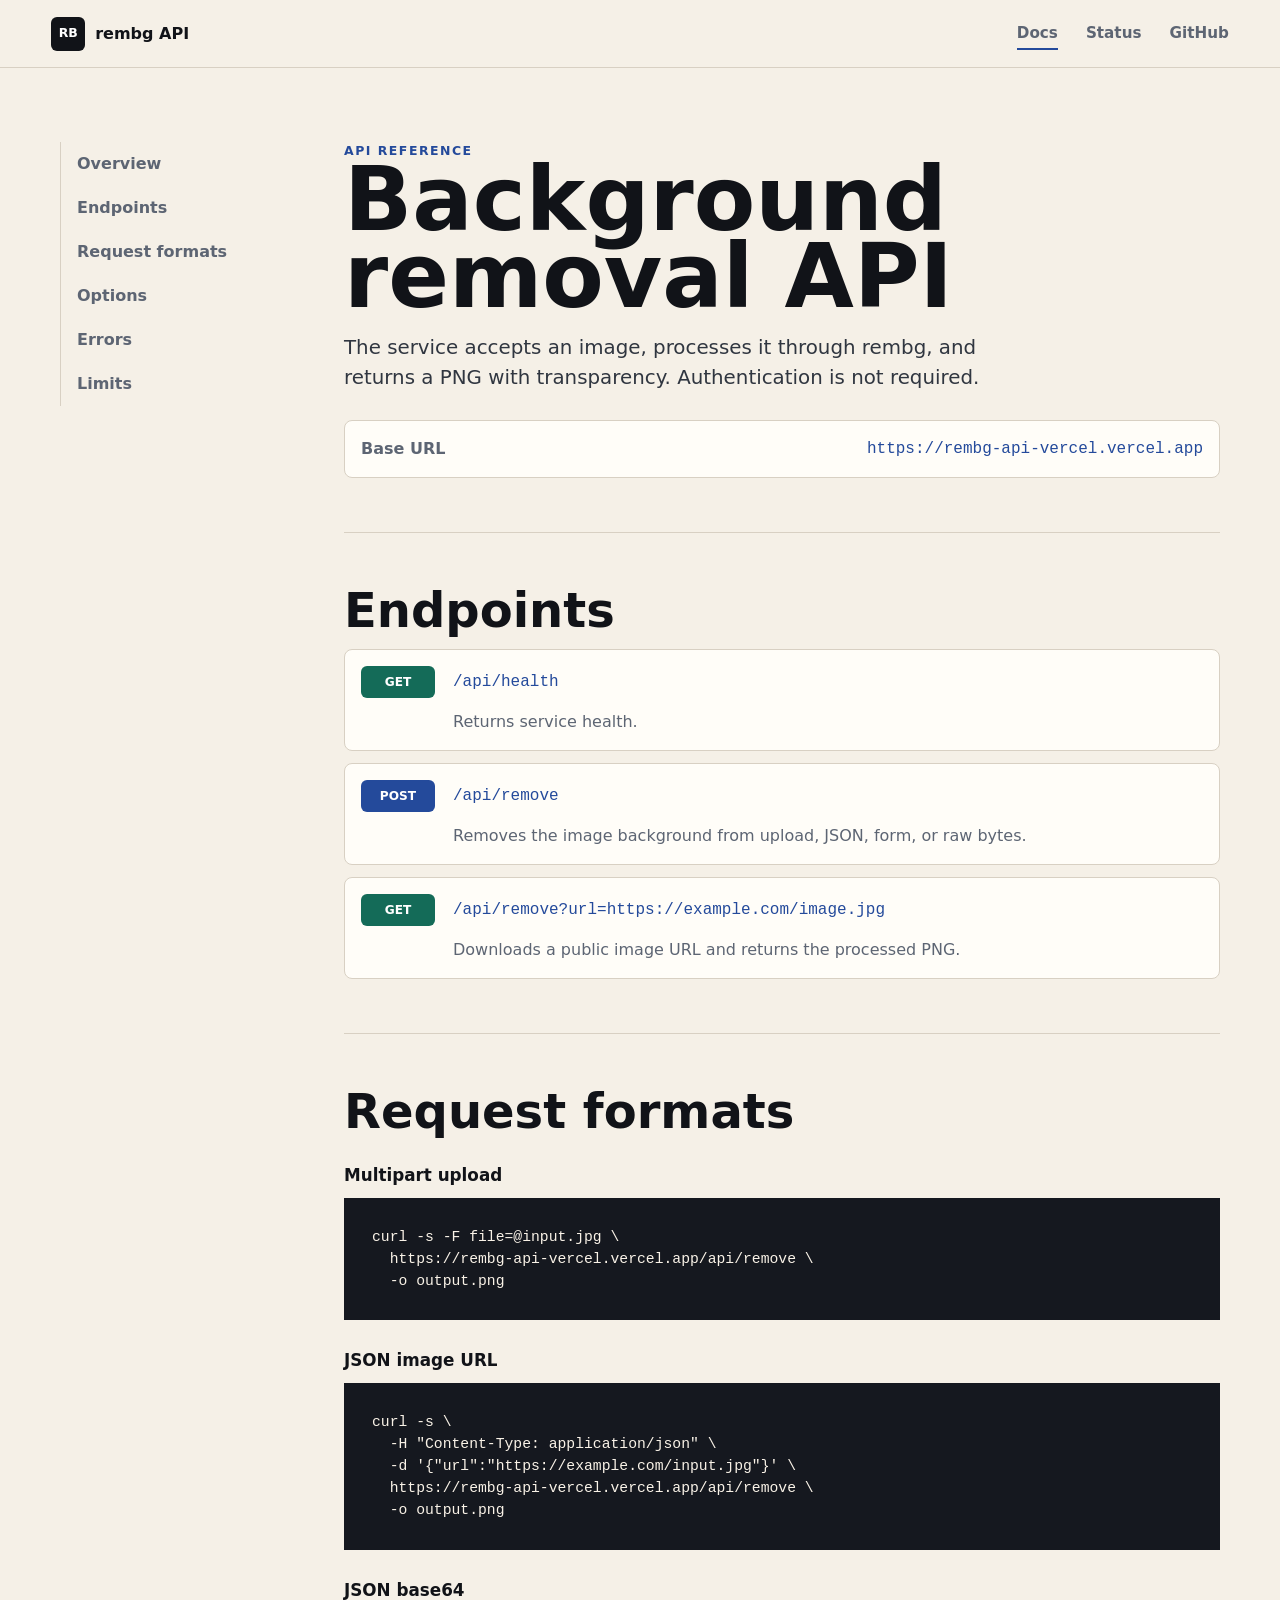
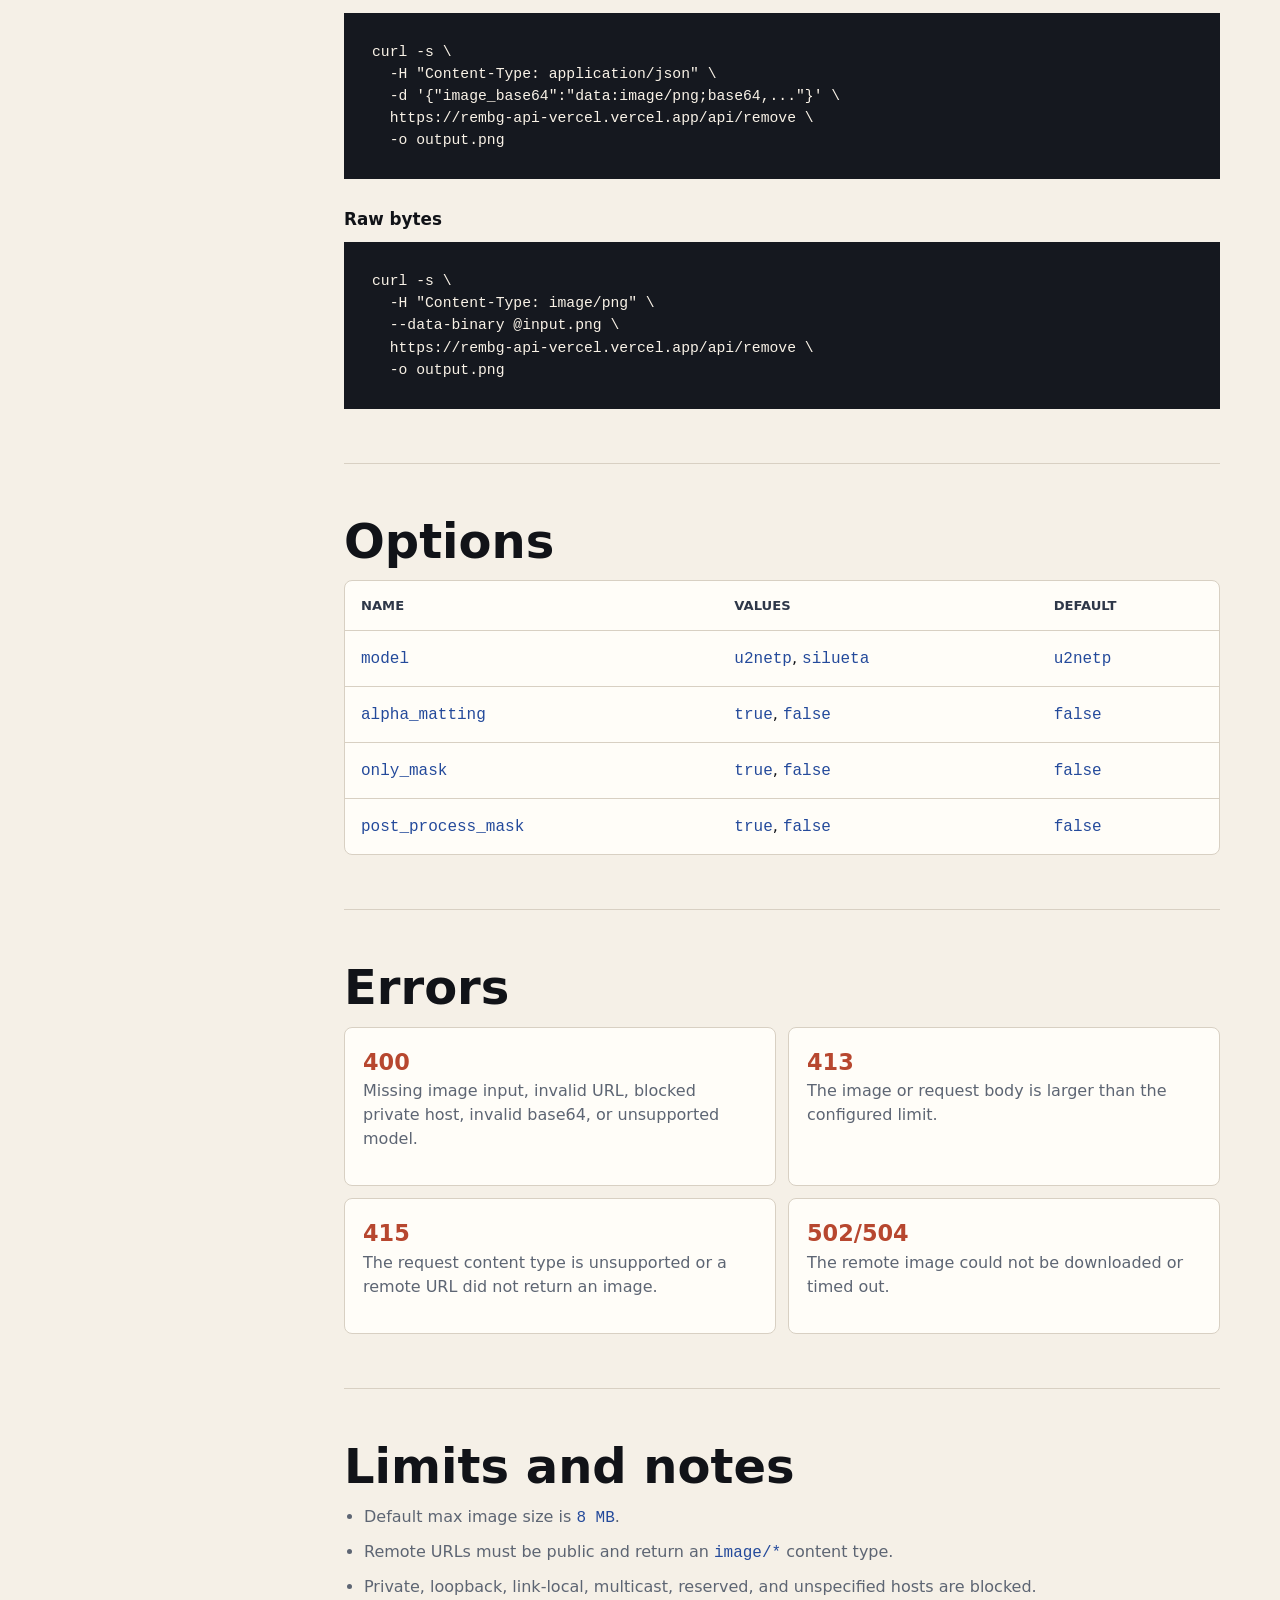
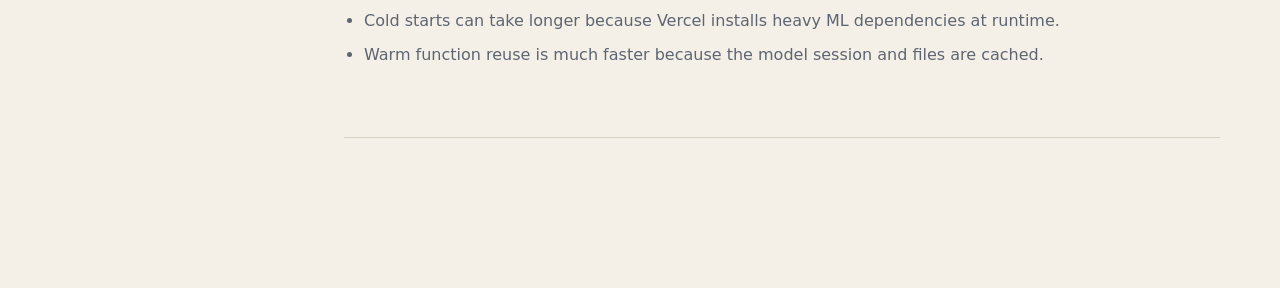
==== docs/index.html @ 5b9a75f6 "Add static docs website" ====
<!doctype html>
<html lang="en">
  <head>
    <meta charset="utf-8">
    <meta name="viewport" content="width=device-width, initial-scale=1">
    <meta
      name="description"
      content="API reference for rembg-api-vercel background removal endpoints."
    >
    <title>Docs - rembg API for Vercel</title>
    <link rel="stylesheet" href="../styles.css">
  </head>
  <body>
    <header class="site-header">
      <a class="brand" href="/" aria-label="rembg API home">
        <span class="brand-mark" aria-hidden="true">rb</span>
        <span>rembg API</span>
      </a>
      <nav class="nav-links" aria-label="Primary navigation">
        <a aria-current="page" href="/docs/">Docs</a>
        <a href="/api/health">Status</a>
        <a href="https://github.com/shnwazdeveloper/rembg-api-vercel">GitHub</a>
      </nav>
    </header>

    <main class="docs-layout">
      <aside class="docs-sidebar" aria-label="Docs sections">
        <a href="#overview">Overview</a>
        <a href="#endpoints">Endpoints</a>
        <a href="#request-formats">Request formats</a>
        <a href="#options">Options</a>
        <a href="#errors">Errors</a>
        <a href="#limits">Limits</a>
      </aside>

      <article class="docs-content">
        <section id="overview" class="doc-section">
          <p class="eyebrow">API reference</p>
          <h1>Background removal API</h1>
          <p class="lead">
            The service accepts an image, processes it through rembg, and returns
            a PNG with transparency. Authentication is not required.
          </p>
          <div class="endpoint-callout">
            <span>Base URL</span>
            <code>https://rembg-api-vercel.vercel.app</code>
          </div>
        </section>

        <section id="endpoints" class="doc-section">
          <h2>Endpoints</h2>
          <div class="endpoint-list">
            <div class="endpoint-row">
              <span class="method get">GET</span>
              <code>/api/health</code>
              <p>Returns service health.</p>
            </div>
            <div class="endpoint-row">
              <span class="method post">POST</span>
              <code>/api/remove</code>
              <p>Removes the image background from upload, JSON, form, or raw bytes.</p>
            </div>
            <div class="endpoint-row">
              <span class="method get">GET</span>
              <code>/api/remove?url=https://example.com/image.jpg</code>
              <p>Downloads a public image URL and returns the processed PNG.</p>
            </div>
          </div>
        </section>

        <section id="request-formats" class="doc-section">
          <h2>Request formats</h2>

          <h3>Multipart upload</h3>
          <pre><code>curl -s -F file=@input.jpg \
  https://rembg-api-vercel.vercel.app/api/remove \
  -o output.png</code></pre>

          <h3>JSON image URL</h3>
          <pre><code>curl -s \
  -H "Content-Type: application/json" \
  -d '{"url":"https://example.com/input.jpg"}' \
  https://rembg-api-vercel.vercel.app/api/remove \
  -o output.png</code></pre>

          <h3>JSON base64</h3>
          <pre><code>curl -s \
  -H "Content-Type: application/json" \
  -d '{"image_base64":"data:image/png;base64,..."}' \
  https://rembg-api-vercel.vercel.app/api/remove \
  -o output.png</code></pre>

          <h3>Raw bytes</h3>
          <pre><code>curl -s \
  -H "Content-Type: image/png" \
  --data-binary @input.png \
  https://rembg-api-vercel.vercel.app/api/remove \
  -o output.png</code></pre>
        </section>

        <section id="options" class="doc-section">
          <h2>Options</h2>
          <div class="table-wrap">
            <table>
              <thead>
                <tr>
                  <th>Name</th>
                  <th>Values</th>
                  <th>Default</th>
                </tr>
              </thead>
              <tbody>
                <tr>
                  <td><code>model</code></td>
                  <td><code>u2netp</code>, <code>silueta</code></td>
                  <td><code>u2netp</code></td>
                </tr>
                <tr>
                  <td><code>alpha_matting</code></td>
                  <td><code>true</code>, <code>false</code></td>
                  <td><code>false</code></td>
                </tr>
                <tr>
                  <td><code>only_mask</code></td>
                  <td><code>true</code>, <code>false</code></td>
                  <td><code>false</code></td>
                </tr>
                <tr>
                  <td><code>post_process_mask</code></td>
                  <td><code>true</code>, <code>false</code></td>
                  <td><code>false</code></td>
                </tr>
              </tbody>
            </table>
          </div>
        </section>

        <section id="errors" class="doc-section">
          <h2>Errors</h2>
          <div class="error-grid">
            <div>
              <strong>400</strong>
              <p>Missing image input, invalid URL, blocked private host, invalid base64, or unsupported model.</p>
            </div>
            <div>
              <strong>413</strong>
              <p>The image or request body is larger than the configured limit.</p>
            </div>
            <div>
              <strong>415</strong>
              <p>The request content type is unsupported or a remote URL did not return an image.</p>
            </div>
            <div>
              <strong>502/504</strong>
              <p>The remote image could not be downloaded or timed out.</p>
            </div>
          </div>
        </section>

        <section id="limits" class="doc-section">
          <h2>Limits and notes</h2>
          <ul class="doc-list">
            <li>Default max image size is <code>8 MB</code>.</li>
            <li>Remote URLs must be public and return an <code>image/*</code> content type.</li>
            <li>Private, loopback, link-local, multicast, reserved, and unspecified hosts are blocked.</li>
            <li>Cold starts can take longer because Vercel installs heavy ML dependencies at runtime.</li>
            <li>Warm function reuse is much faster because the model session and files are cached.</li>
          </ul>
        </section>
      </article>
    </main>
  </body>
</html>
---- styles.css ----
:root {
  --paper: #f5f0e7;
  --surface: #fffdf8;
  --ink: #111318;
  --muted: #5d6573;
  --line: #d8d0c3;
  --blue: #244a9b;
  --green: #146b58;
  --red: #b7472f;
  --gold: #aa7200;
  --slate: #2e3748;
  --radius: 8px;
  color-scheme: light;
}

* {
  box-sizing: border-box;
}

html {
  scroll-behavior: smooth;
}

body {
  margin: 0;
  color: var(--ink);
  background: var(--paper);
  font-family:
    Inter, ui-sans-serif, system-ui, -apple-system, BlinkMacSystemFont, "Segoe UI",
    sans-serif;
  line-height: 1.5;
}

a {
  color: inherit;
  text-decoration: none;
}

img {
  display: block;
  max-width: 100%;
}

code,
pre {
  font-family: "SFMono-Regular", Consolas, "Liberation Mono", monospace;
}

.site-header {
  position: sticky;
  top: 0;
  z-index: 20;
  display: flex;
  align-items: center;
  justify-content: space-between;
  min-height: 68px;
  padding: 14px clamp(18px, 4vw, 56px);
  background: var(--paper);
  border-bottom: 1px solid var(--line);
}

.brand,
.nav-links,
.button-row,
.status-band,
.terminal-top,
.motion-track,
.cta-band,
.endpoint-callout,
.endpoint-row {
  display: flex;
  align-items: center;
}

.brand {
  gap: 10px;
  font-weight: 800;
  letter-spacing: 0;
}

.brand-mark {
  display: grid;
  width: 34px;
  height: 34px;
  place-items: center;
  color: #fff;
  background: var(--ink);
  border-radius: 6px;
  font-size: 0.78rem;
  text-transform: uppercase;
}

.nav-links {
  gap: clamp(12px, 3vw, 28px);
  color: var(--muted);
  font-size: 0.95rem;
  font-weight: 700;
}

.nav-links a {
  position: relative;
  padding: 8px 0;
}

.nav-links a::after {
  position: absolute;
  left: 0;
  bottom: 3px;
  width: 100%;
  height: 2px;
  content: "";
  background: var(--blue);
  transform: scaleX(0);
  transform-origin: left;
  transition: transform 180ms ease;
}

.nav-links a:hover::after,
.nav-links a[aria-current="page"]::after {
  transform: scaleX(1);
}

.hero {
  position: relative;
  display: grid;
  min-height: min(760px, 82svh);
  overflow: hidden;
  isolation: isolate;
  border-bottom: 1px solid var(--line);
}

.hero::after {
  position: absolute;
  inset: 0;
  z-index: -1;
  content: "";
  background:
    linear-gradient(90deg, rgba(245, 240, 231, 0.96) 0%, rgba(245, 240, 231, 0.82) 42%, rgba(245, 240, 231, 0.34) 100%),
    linear-gradient(180deg, rgba(245, 240, 231, 0.05), rgba(245, 240, 231, 0.78));
}

.hero-visual {
  position: absolute;
  inset: 0;
  z-index: -2;
  overflow: hidden;
  background: #d9d2c7;
}

.hero-before,
.hero-after-wrap {
  position: absolute;
  inset: 0;
}

.hero-before {
  width: 100%;
  height: 100%;
  object-fit: cover;
  animation: slow-pan 15s ease-in-out infinite alternate;
}

.hero-after-wrap {
  display: grid;
  place-items: center end;
  padding: clamp(24px, 7vw, 92px);
  background-color: rgba(255, 255, 255, 0.24);
  background-image:
    linear-gradient(45deg, rgba(17, 19, 24, 0.12) 25%, transparent 25%),
    linear-gradient(-45deg, rgba(17, 19, 24, 0.12) 25%, transparent 25%),
    linear-gradient(45deg, transparent 75%, rgba(17, 19, 24, 0.12) 75%),
    linear-gradient(-45deg, transparent 75%, rgba(17, 19, 24, 0.12) 75%);
  background-position: 0 0, 0 10px, 10px -10px, -10px 0;
  background-size: 20px 20px;
  clip-path: inset(0 0 0 48%);
  animation: reveal-cut 7s ease-in-out infinite alternate;
}

.hero-after {
  width: min(47vw, 520px);
  max-height: 66svh;
  object-fit: contain;
  transform-origin: bottom center;
  animation: float-product 6s ease-in-out infinite;
}

.scan-line {
  position: absolute;
  top: 0;
  bottom: 0;
  left: 48%;
  width: 2px;
  background: var(--ink);
  animation: scan 7s ease-in-out infinite alternate;
}

.hero-content {
  width: min(760px, calc(100% - 36px));
  align-self: center;
  padding: clamp(62px, 9vw, 120px) 0 clamp(62px, 10vw, 110px);
  margin-left: clamp(18px, 6vw, 76px);
}

.eyebrow,
.meta-label {
  margin: 0;
  color: var(--blue);
  font-size: 0.78rem;
  font-weight: 900;
  letter-spacing: 0.12em;
  text-transform: uppercase;
}

h1,
h2,
h3,
p {
  margin-top: 0;
}

h1 {
  max-width: 12ch;
  margin-bottom: 18px;
  font-size: clamp(3.1rem, 10vw, 8rem);
  line-height: 0.86;
  letter-spacing: 0;
}

h2 {
  margin-bottom: 16px;
  font-size: clamp(2rem, 5vw, 4.2rem);
  line-height: 0.96;
  letter-spacing: 0;
}

h3 {
  margin-bottom: 10px;
  font-size: 1.05rem;
}

.hero-copy,
.lead {
  max-width: 660px;
  color: #303640;
  font-size: clamp(1rem, 2vw, 1.24rem);
}

.button-row {
  flex-wrap: wrap;
  gap: 12px;
  margin-top: 30px;
}

.button {
  display: inline-flex;
  align-items: center;
  justify-content: center;
  min-height: 46px;
  padding: 0 18px;
  border: 1px solid var(--ink);
  border-radius: 6px;
  font-weight: 850;
  transition:
    transform 180ms ease,
    background 180ms ease,
    color 180ms ease;
}

.button:hover {
  transform: translateY(-2px);
}

.button.primary {
  color: #fff;
  background: var(--ink);
}

.button.secondary {
  color: var(--ink);
  background: rgba(255, 253, 248, 0.5);
}

.status-band {
  justify-content: space-between;
  gap: 20px;
  padding: 20px clamp(18px, 4vw, 56px);
  background: var(--surface);
  border-bottom: 1px solid var(--line);
}

.status-band div {
  display: grid;
  gap: 4px;
  min-width: 0;
}

.status-band strong {
  overflow-wrap: anywhere;
}

.section-block,
.feature-grid,
.motion-strip,
.cta-band,
.docs-layout {
  width: min(1160px, calc(100% - 36px));
  margin: 0 auto;
}

.section-block {
  display: grid;
  grid-template-columns: minmax(0, 0.86fr) minmax(320px, 1.14fr);
  gap: clamp(24px, 5vw, 58px);
  align-items: start;
  padding: clamp(68px, 9vw, 120px) 0 42px;
}

.section-heading {
  position: sticky;
  top: 94px;
}

.command-panel,
.feature-card,
.endpoint-callout,
.endpoint-row,
.error-grid > div {
  border: 1px solid var(--line);
  border-radius: var(--radius);
  background: var(--surface);
}

.command-panel {
  overflow: hidden;
}

.terminal-top {
  gap: 7px;
  height: 34px;
  padding: 0 14px;
  border-bottom: 1px solid var(--line);
}

.terminal-top span {
  width: 10px;
  height: 10px;
  border: 1px solid var(--ink);
  border-radius: 50%;
}

pre {
  margin: 0;
  overflow-x: auto;
  color: #f9f2e7;
  background: #15181f;
}

pre code {
  display: block;
  min-width: max-content;
  padding: clamp(18px, 3vw, 28px);
  font-size: 0.92rem;
}

.feature-grid {
  display: grid;
  grid-template-columns: repeat(3, minmax(0, 1fr));
  gap: 16px;
  padding: 26px 0 clamp(64px, 9vw, 120px);
}

.feature-card {
  min-height: 220px;
  padding: 22px;
  transition:
    transform 180ms ease,
    border-color 180ms ease;
}

.feature-card:hover {
  border-color: var(--blue);
  transform: translateY(-4px);
}

.number {
  display: inline-block;
  margin-bottom: 44px;
  color: var(--gold);
  font-weight: 900;
}

.feature-card p,
.endpoint-row p,
.error-grid p,
.doc-list {
  color: var(--muted);
}

.motion-strip {
  padding: 0 0 clamp(64px, 8vw, 110px);
}

.motion-track {
  justify-content: space-between;
  gap: 10px;
  overflow: hidden;
  padding: 10px;
  border: 1px solid var(--ink);
  border-radius: 999px;
  background: var(--surface);
}

.motion-track span {
  flex: 1;
  min-width: 92px;
  padding: 11px 16px;
  border-radius: 999px;
  color: #fff;
  background: var(--slate);
  font-size: 0.9rem;
  font-weight: 850;
  text-align: center;
  animation: pulse-step 4s ease-in-out infinite;
}

.motion-track span:nth-child(2) {
  background: var(--blue);
  animation-delay: 400ms;
}

.motion-track span:nth-child(3) {
  background: var(--green);
  animation-delay: 800ms;
}

.motion-track span:nth-child(4) {
  background: var(--red);
  animation-delay: 1200ms;
}

.cta-band {
  justify-content: space-between;
  gap: 24px;
  padding: 42px 0 72px;
  border-top: 1px solid var(--line);
}

.cta-band h2 {
  max-width: 780px;
}

.docs-layout {
  display: grid;
  grid-template-columns: 220px minmax(0, 1fr);
  gap: clamp(28px, 5vw, 68px);
  padding: clamp(42px, 6vw, 74px) 0 96px;
}

.docs-sidebar {
  position: sticky;
  top: 92px;
  display: grid;
  align-self: start;
  border-left: 1px solid var(--line);
}

.docs-sidebar a {
  padding: 10px 0 10px 16px;
  color: var(--muted);
  font-weight: 750;
  transition:
    color 160ms ease,
    transform 160ms ease;
}

.docs-sidebar a:hover {
  color: var(--ink);
  transform: translateX(4px);
}

.docs-content {
  min-width: 0;
}

.doc-section {
  scroll-margin-top: 100px;
  padding-bottom: 54px;
  border-bottom: 1px solid var(--line);
  margin-bottom: 54px;
}

.doc-section h1 {
  max-width: 760px;
  font-size: clamp(2.5rem, 7vw, 5.8rem);
}

.doc-section h2 {
  font-size: clamp(1.85rem, 4vw, 3rem);
}

.doc-section h3 {
  margin: 28px 0 10px;
}

.endpoint-callout {
  justify-content: space-between;
  gap: 18px;
  padding: 16px;
  margin-top: 28px;
}

.endpoint-callout span {
  color: var(--muted);
  font-weight: 850;
}

.endpoint-callout code,
.endpoint-row code,
td code,
.doc-list code {
  color: var(--blue);
}

.endpoint-list,
.error-grid {
  display: grid;
  gap: 12px;
}

.endpoint-row {
  display: grid;
  grid-template-columns: 74px minmax(0, 1fr);
  gap: 12px 18px;
  padding: 16px;
}

.endpoint-row p {
  grid-column: 2;
  margin: 0;
}

.method {
  display: inline-grid;
  min-height: 32px;
  place-items: center;
  border-radius: 6px;
  color: #fff;
  font-size: 0.76rem;
  font-weight: 900;
}

.method.get {
  background: var(--green);
}

.method.post {
  background: var(--blue);
}

.table-wrap {
  overflow-x: auto;
  border: 1px solid var(--line);
  border-radius: var(--radius);
  background: var(--surface);
}

table {
  width: 100%;
  min-width: 620px;
  border-collapse: collapse;
}

th,
td {
  padding: 15px 16px;
  border-bottom: 1px solid var(--line);
  text-align: left;
  vertical-align: top;
}

th {
  color: var(--slate);
  font-size: 0.82rem;
  text-transform: uppercase;
}

tr:last-child td {
  border-bottom: 0;
}

.error-grid {
  grid-template-columns: repeat(2, minmax(0, 1fr));
}

.error-grid > div {
  padding: 18px;
}

.error-grid strong {
  color: var(--red);
  font-size: 1.4rem;
}

.doc-list {
  padding-left: 20px;
}

.doc-list li + li {
  margin-top: 10px;
}

@keyframes slow-pan {
  from {
    transform: scale(1.04) translateX(-1.4%);
  }
  to {
    transform: scale(1.08) translateX(1.4%);
  }
}

@keyframes reveal-cut {
  from {
    clip-path: inset(0 4% 0 58%);
  }
  to {
    clip-path: inset(0 0 0 36%);
  }
}

@keyframes scan {
  from {
    left: 42%;
  }
  to {
    left: 63%;
  }
}

@keyframes float-product {
  0%,
  100% {
    transform: translateY(0) rotate(-1deg);
  }
  50% {
    transform: translateY(-14px) rotate(1deg);
  }
}

@keyframes pulse-step {
  0%,
  100% {
    transform: translateY(0);
  }
  50% {
    transform: translateY(-4px);
  }
}

@media (max-width: 880px) {
  .site-header {
    align-items: flex-start;
    flex-direction: column;
    gap: 10px;
  }

  .hero {
    min-height: auto;
  }

  .hero::after {
    background: rgba(245, 240, 231, 0.84);
  }

  .hero-after {
    width: min(72vw, 420px);
  }

  .hero-content {
    margin-left: 18px;
    padding-top: 76px;
    padding-bottom: 92px;
  }

  .status-band,
  .cta-band {
    align-items: stretch;
    flex-direction: column;
  }

  .section-block,
  .docs-layout {
    grid-template-columns: 1fr;
  }

  .section-heading,
  .docs-sidebar {
    position: static;
  }

  .docs-sidebar {
    grid-template-columns: repeat(2, minmax(0, 1fr));
    border-left: 0;
    border-top: 1px solid var(--line);
    border-bottom: 1px solid var(--line);
  }

  .docs-sidebar a {
    padding: 10px;
  }

  .feature-grid,
  .error-grid {
    grid-template-columns: 1fr;
  }

  .motion-track {
    align-items: stretch;
    flex-direction: column;
    border-radius: var(--radius);
  }
}

@media (max-width: 560px) {
  .nav-links {
    width: 100%;
    justify-content: space-between;
  }

  .hero-after-wrap {
    clip-path: inset(28% 0 0 0);
  }

  .scan-line {
    display: none;
  }

  .button {
    width: 100%;
  }

  .endpoint-row {
    grid-template-columns: 1fr;
  }

  .endpoint-row p {
    grid-column: auto;
  }
}

@media (prefers-reduced-motion: reduce) {
  *,
  *::before,
  *::after {
    scroll-behavior: auto !important;
    animation-duration: 0.01ms !important;
    animation-iteration-count: 1 !important;
    transition-duration: 0.01ms !important;
  }
}
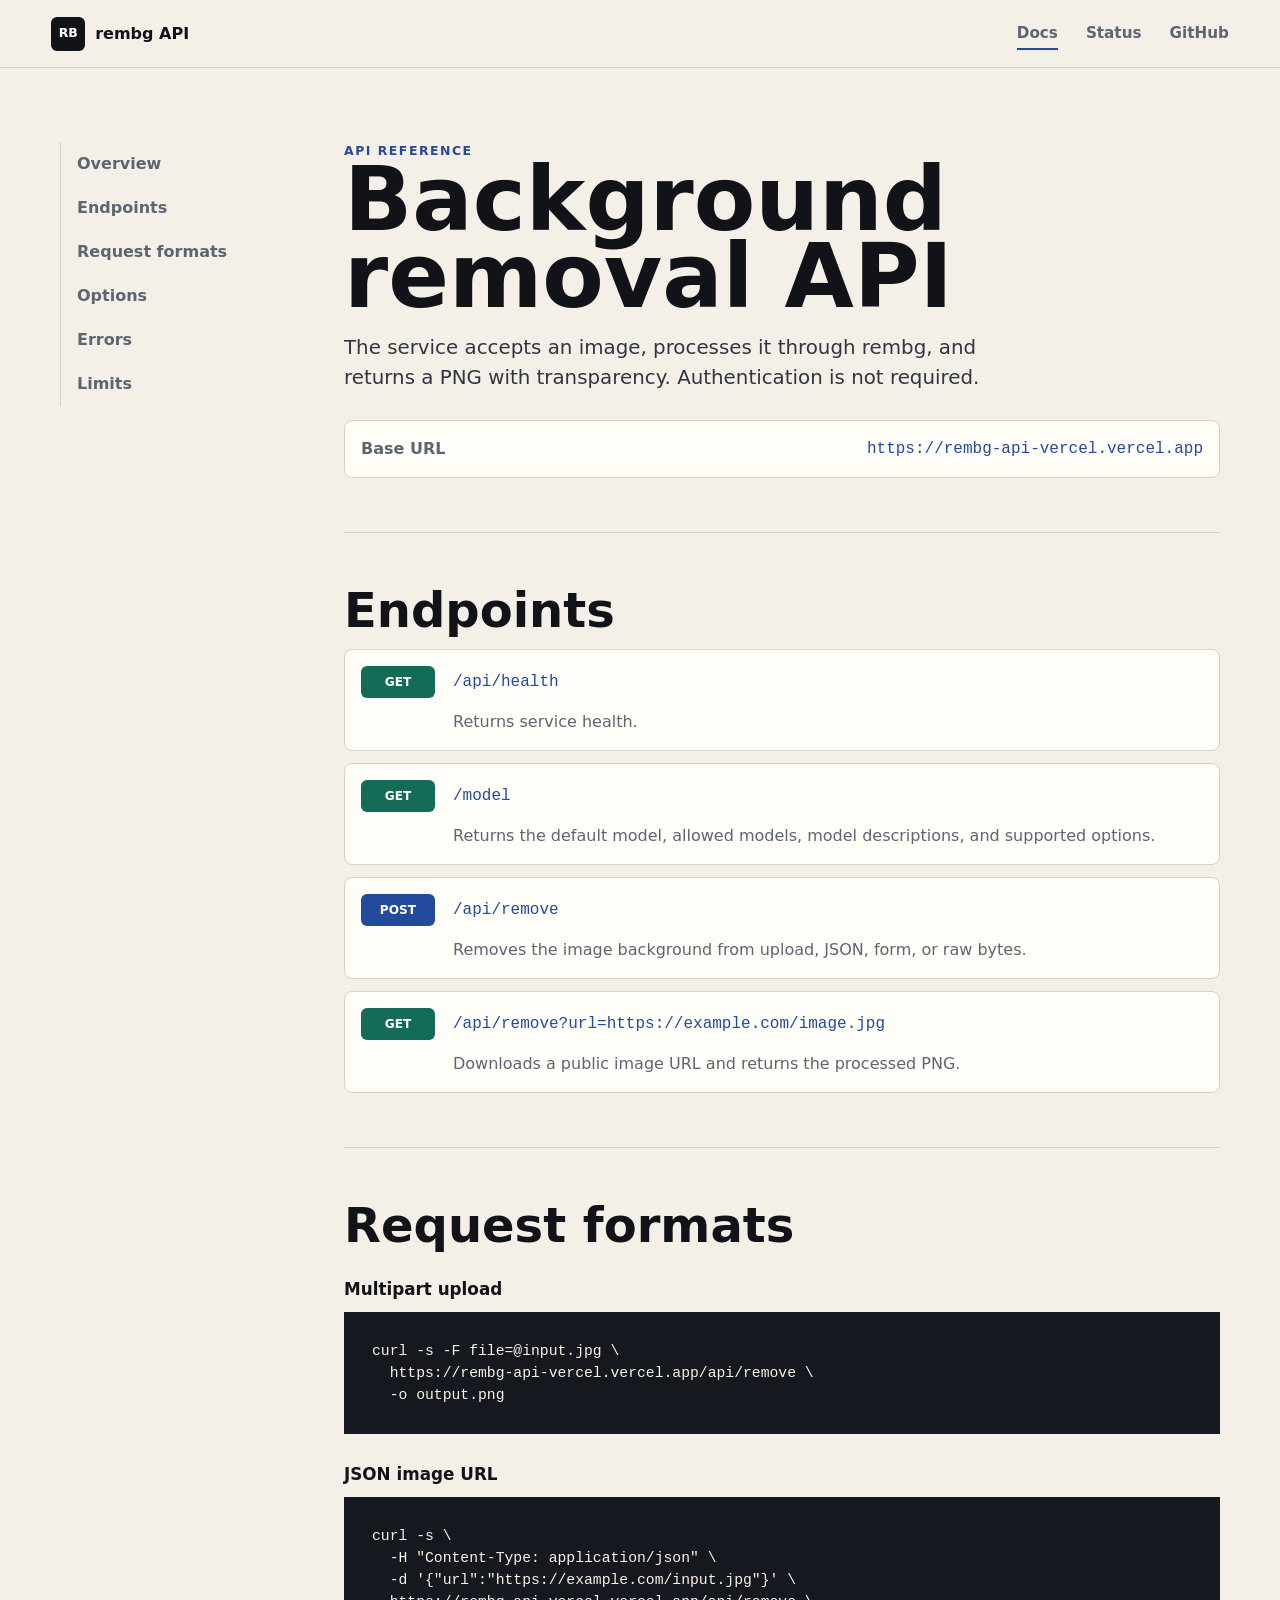
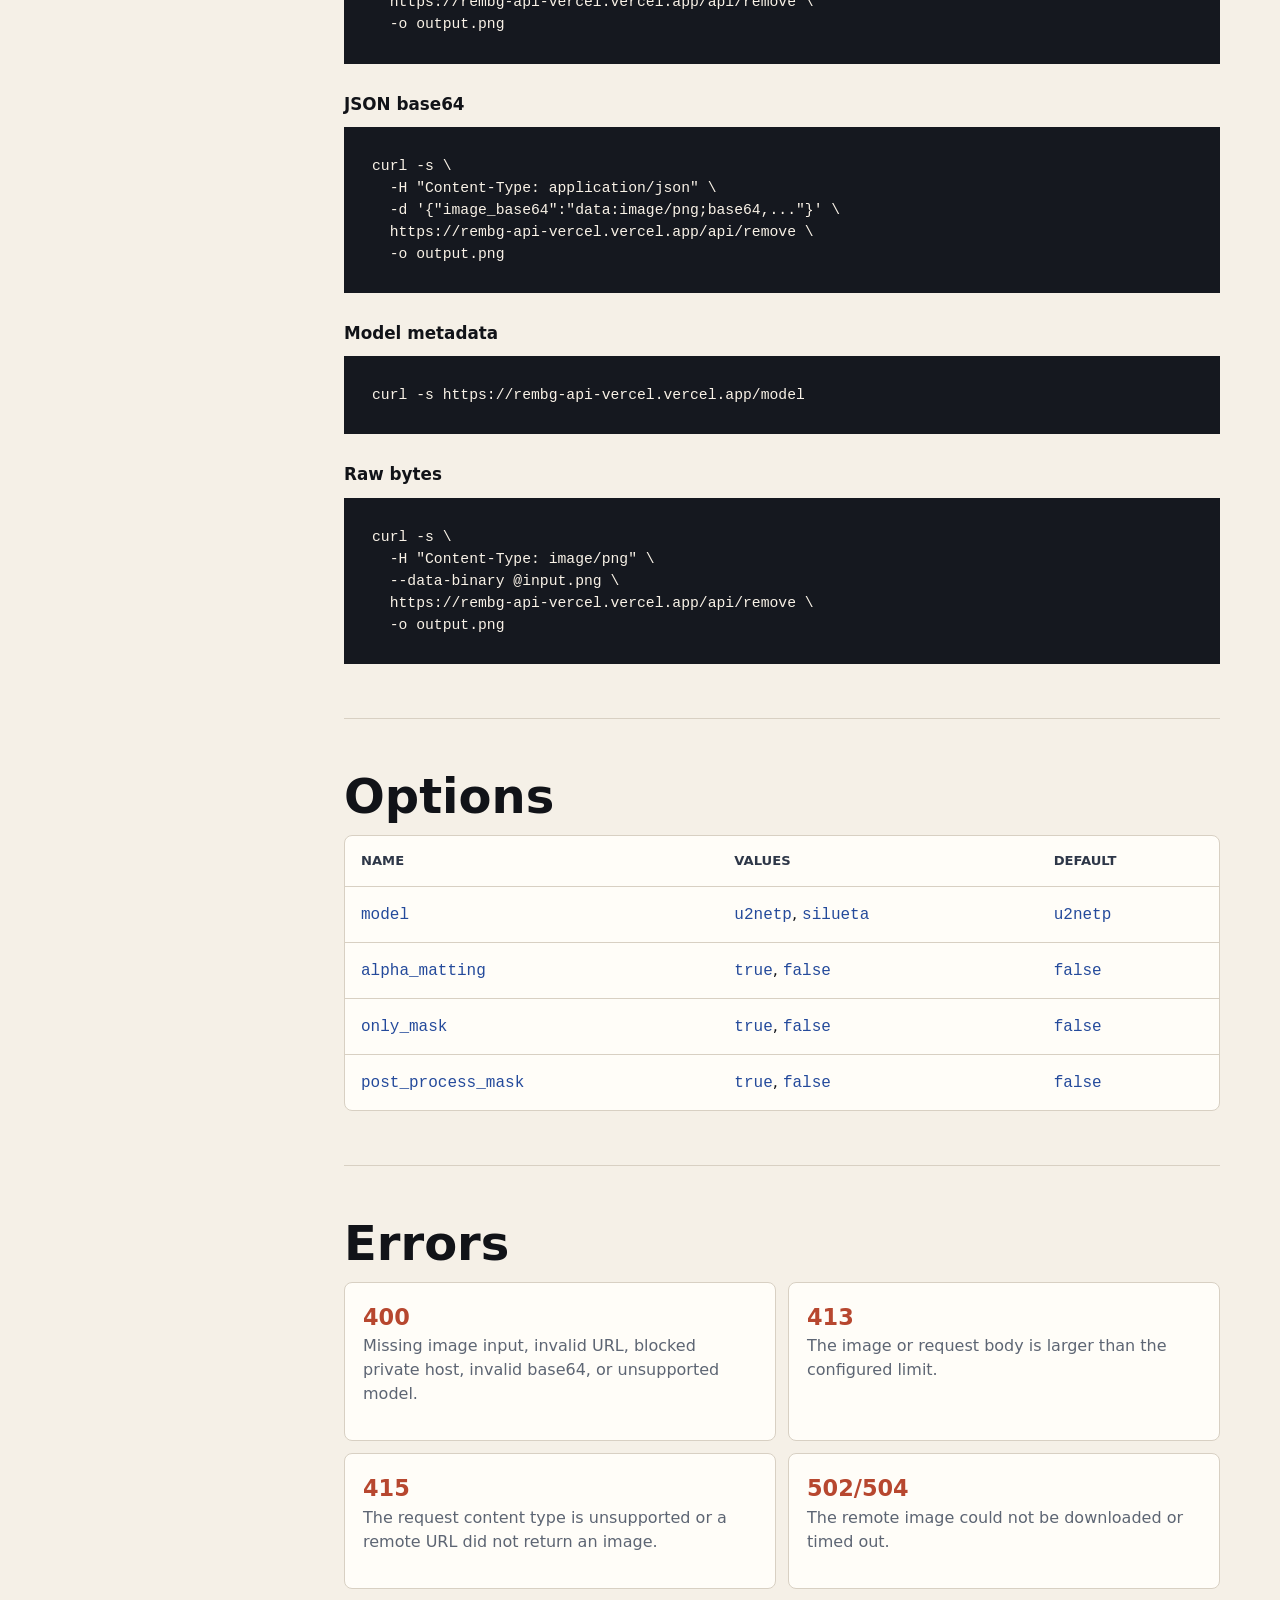
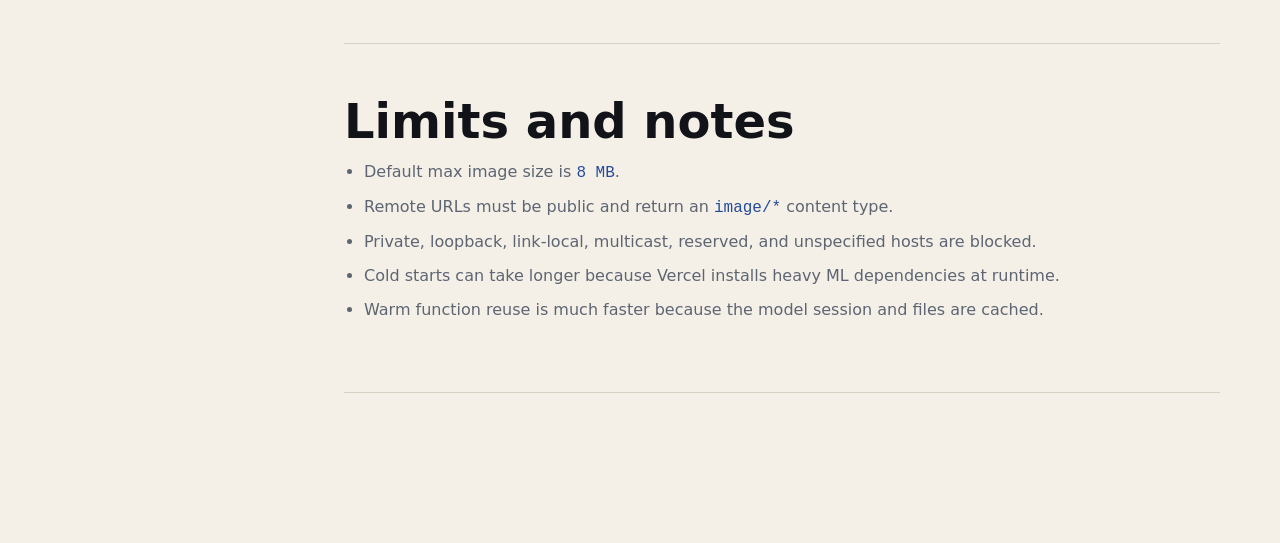
==== commit 3b301438: "Add model metadata endpoint" ====
--- a/docs/index.html
+++ b/docs/index.html
@@ -56,6 +56,11 @@
               <p>Returns service health.</p>
             </div>
             <div class="endpoint-row">
+              <span class="method get">GET</span>
+              <code>/model</code>
+              <p>Returns the default model, allowed models, model descriptions, and supported options.</p>
+            </div>
+            <div class="endpoint-row">
               <span class="method post">POST</span>
               <code>/api/remove</code>
               <p>Removes the image background from upload, JSON, form, or raw bytes.</p>
@@ -89,6 +94,9 @@
   -d '{"image_base64":"data:image/png;base64,..."}' \
   https://rembg-api-vercel.vercel.app/api/remove \
   -o output.png</code></pre>
+
+          <h3>Model metadata</h3>
+          <pre><code>curl -s https://rembg-api-vercel.vercel.app/model</code></pre>
 
           <h3>Raw bytes</h3>
           <pre><code>curl -s \
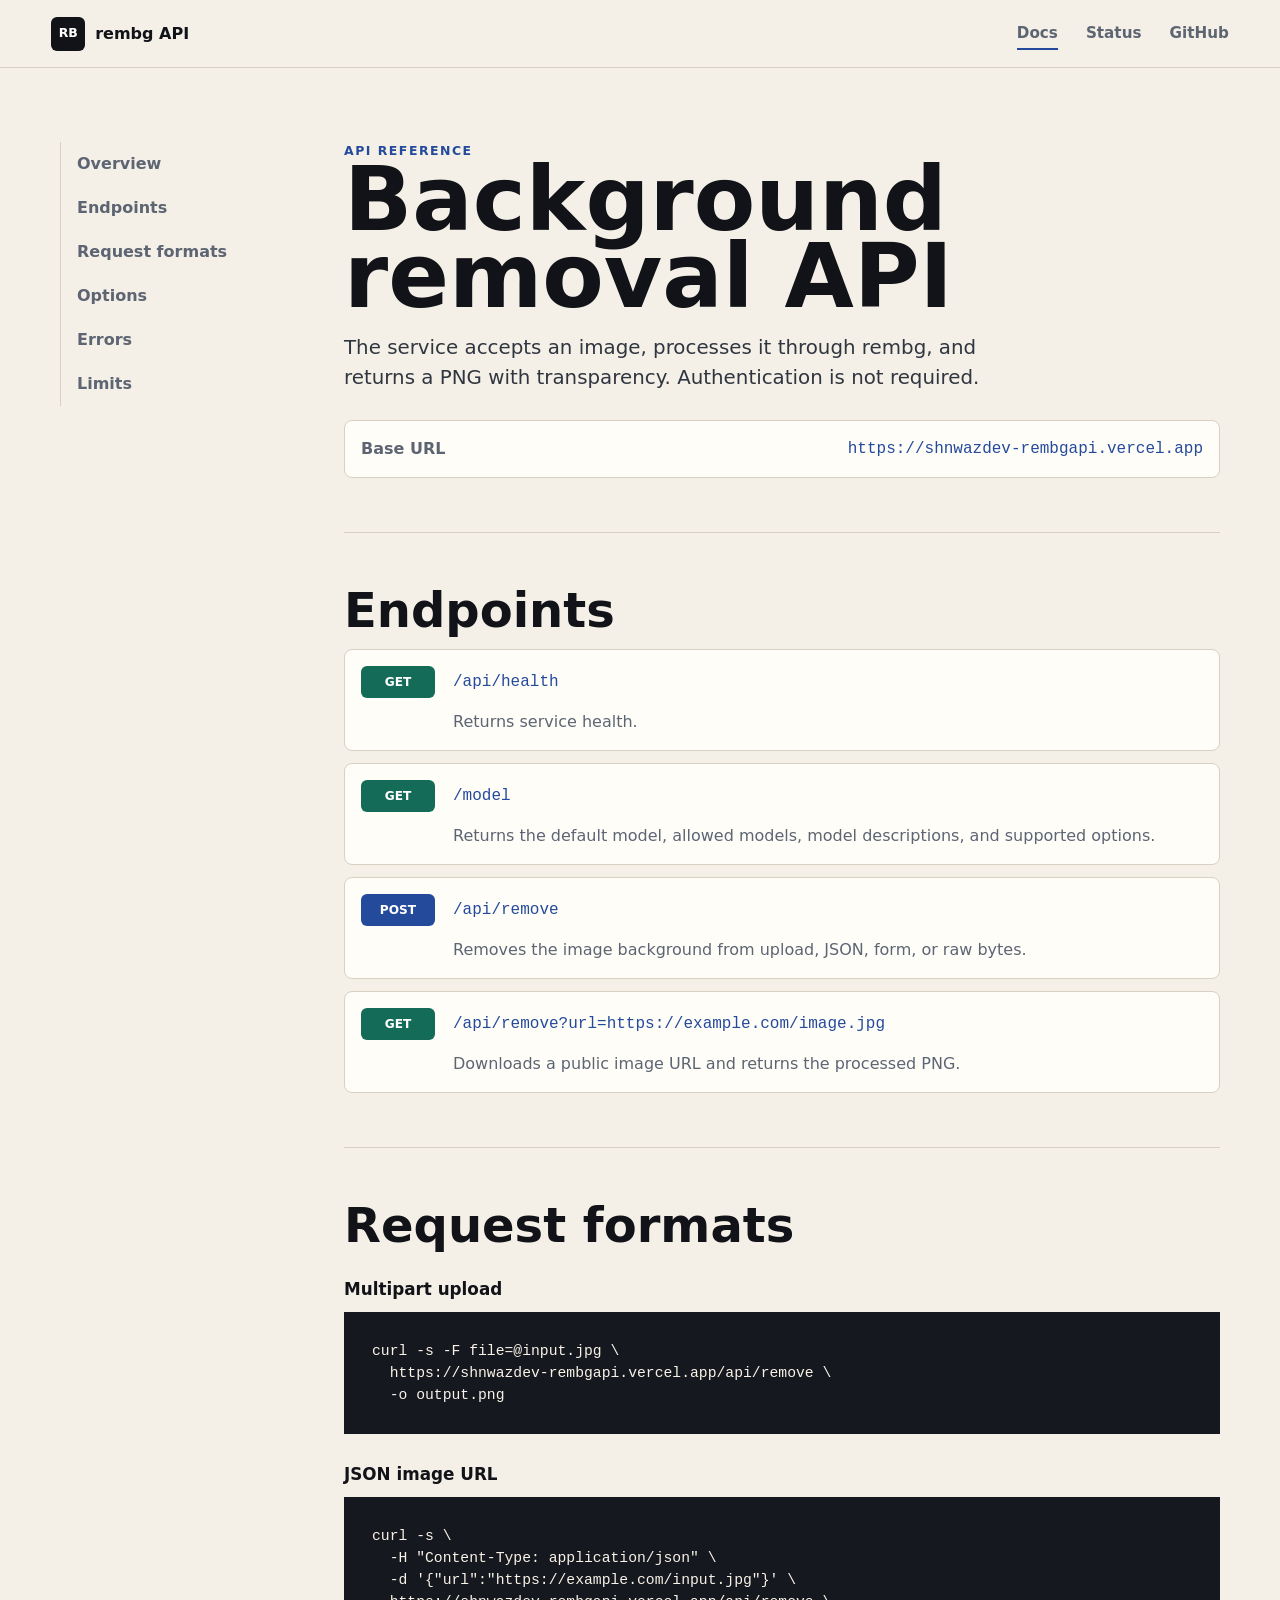
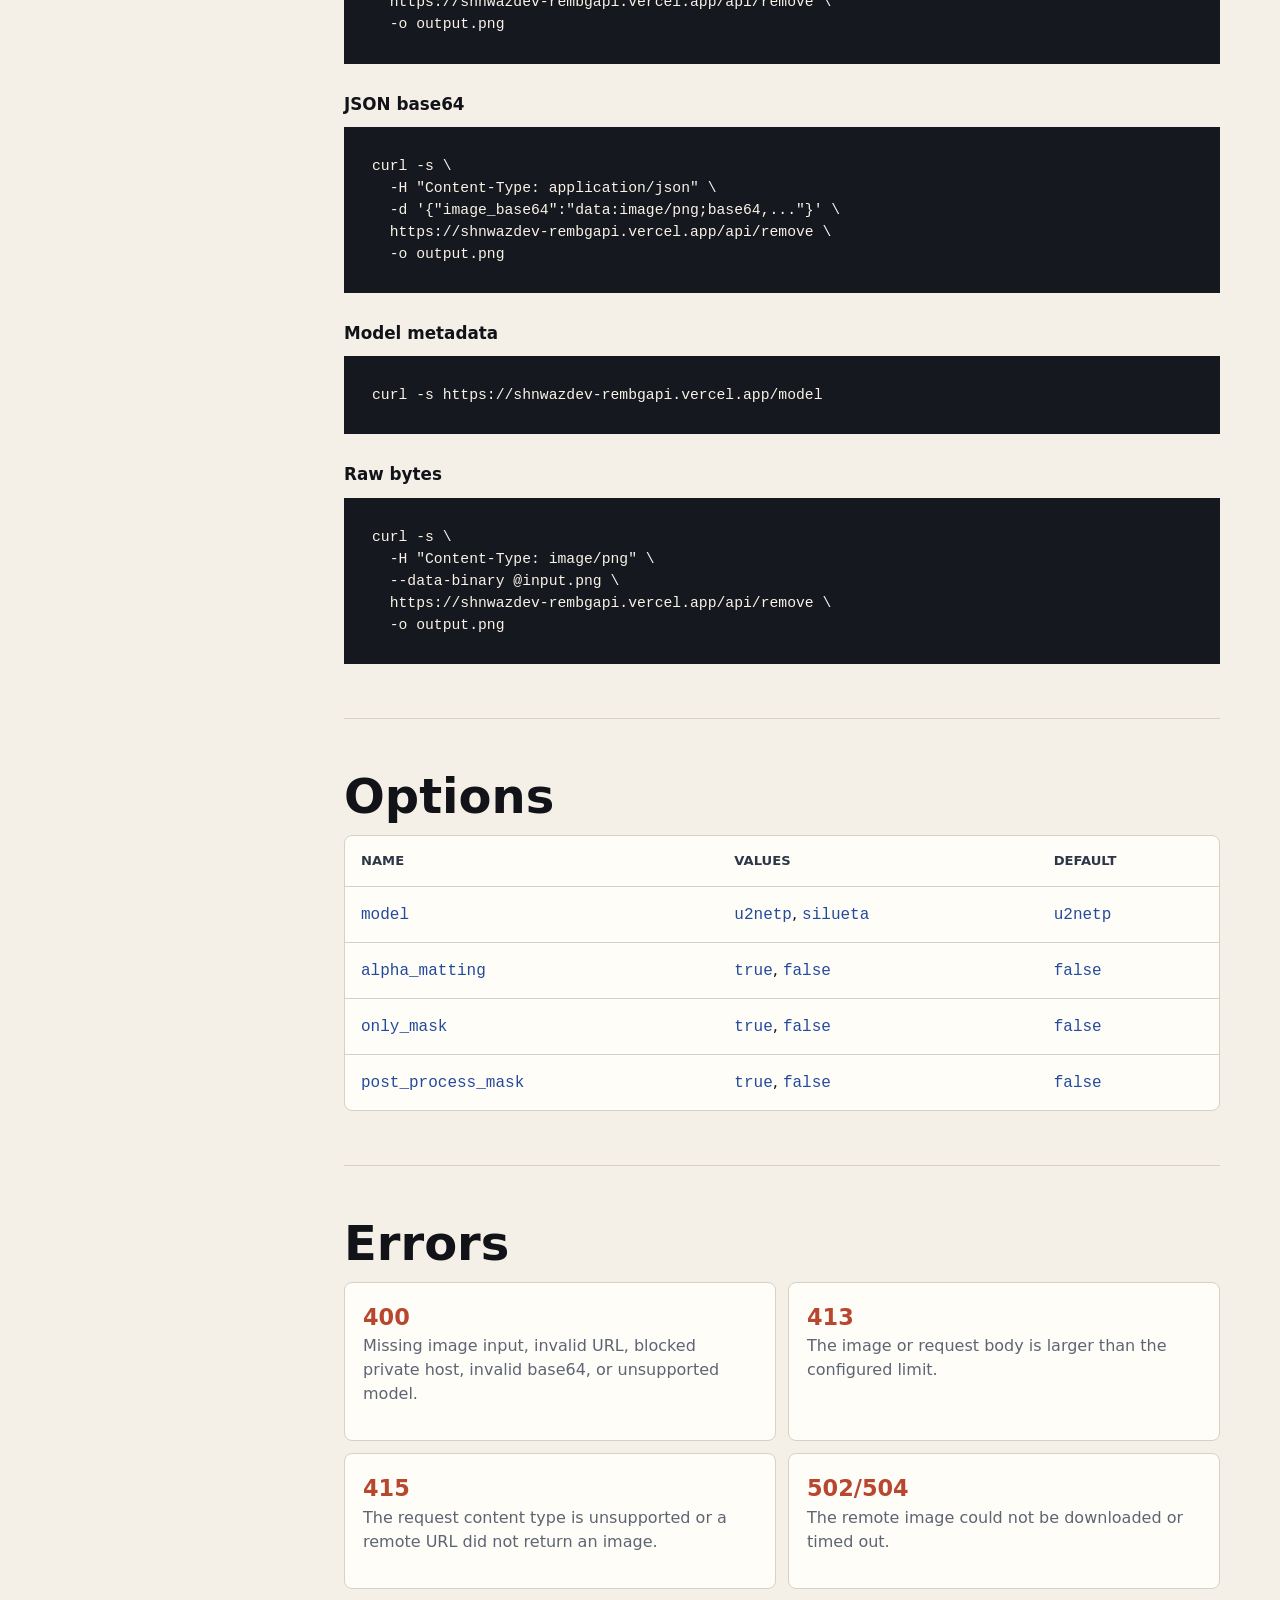
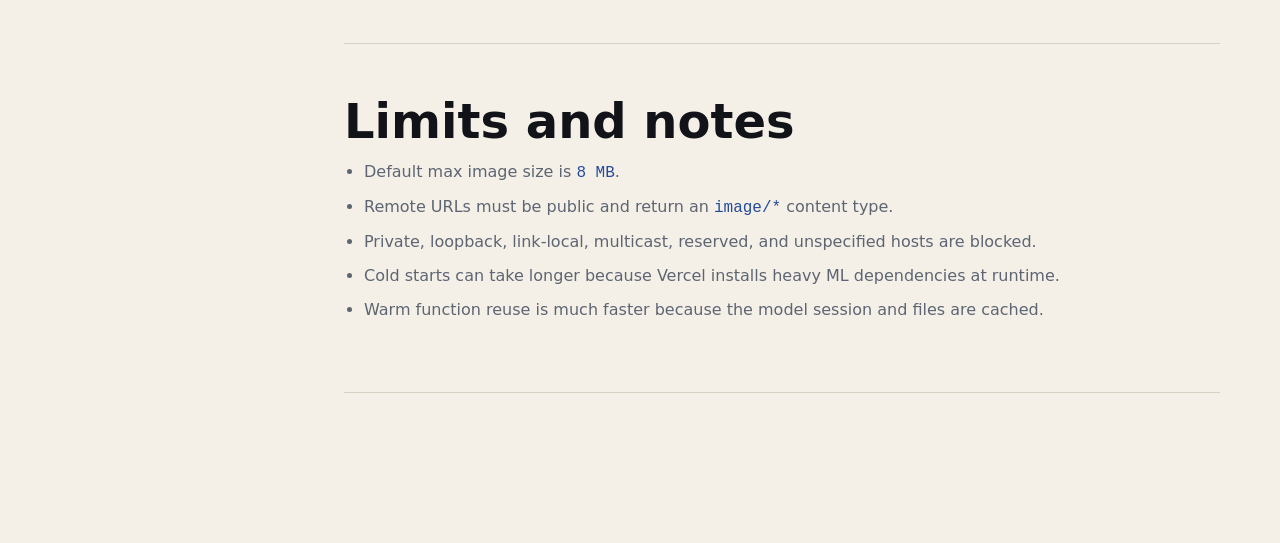
==== commit 447297b3: "Rename project to shnwazdev-rembgapi" ====
--- a/docs/index.html
+++ b/docs/index.html
@@ -5,7 +5,7 @@
     <meta name="viewport" content="width=device-width, initial-scale=1">
     <meta
       name="description"
-      content="API reference for rembg-api-vercel background removal endpoints."
+      content="API reference for shnwazdev-rembgapi background removal endpoints."
     >
     <title>Docs - rembg API for Vercel</title>
     <link rel="stylesheet" href="../styles.css">
@@ -19,7 +19,7 @@
       <nav class="nav-links" aria-label="Primary navigation">
         <a aria-current="page" href="/docs/">Docs</a>
         <a href="/api/health">Status</a>
-        <a href="https://github.com/shnwazdeveloper/rembg-api-vercel">GitHub</a>
+        <a href="https://github.com/shnwazdeveloper/shnwazdev-rembgapi">GitHub</a>
       </nav>
     </header>
 
@@ -43,7 +43,7 @@
           </p>
           <div class="endpoint-callout">
             <span>Base URL</span>
-            <code>https://rembg-api-vercel.vercel.app</code>
+            <code>https://shnwazdev-rembgapi.vercel.app</code>
           </div>
         </section>
 
@@ -78,31 +78,31 @@
 
           <h3>Multipart upload</h3>
           <pre><code>curl -s -F file=@input.jpg \
-  https://rembg-api-vercel.vercel.app/api/remove \
+  https://shnwazdev-rembgapi.vercel.app/api/remove \
   -o output.png</code></pre>
 
           <h3>JSON image URL</h3>
           <pre><code>curl -s \
   -H "Content-Type: application/json" \
   -d '{"url":"https://example.com/input.jpg"}' \
-  https://rembg-api-vercel.vercel.app/api/remove \
+  https://shnwazdev-rembgapi.vercel.app/api/remove \
   -o output.png</code></pre>
 
           <h3>JSON base64</h3>
           <pre><code>curl -s \
   -H "Content-Type: application/json" \
   -d '{"image_base64":"data:image/png;base64,..."}' \
-  https://rembg-api-vercel.vercel.app/api/remove \
+  https://shnwazdev-rembgapi.vercel.app/api/remove \
   -o output.png</code></pre>
 
           <h3>Model metadata</h3>
-          <pre><code>curl -s https://rembg-api-vercel.vercel.app/model</code></pre>
+          <pre><code>curl -s https://shnwazdev-rembgapi.vercel.app/model</code></pre>
 
           <h3>Raw bytes</h3>
           <pre><code>curl -s \
   -H "Content-Type: image/png" \
   --data-binary @input.png \
-  https://rembg-api-vercel.vercel.app/api/remove \
+  https://shnwazdev-rembgapi.vercel.app/api/remove \
   -o output.png</code></pre>
         </section>
 
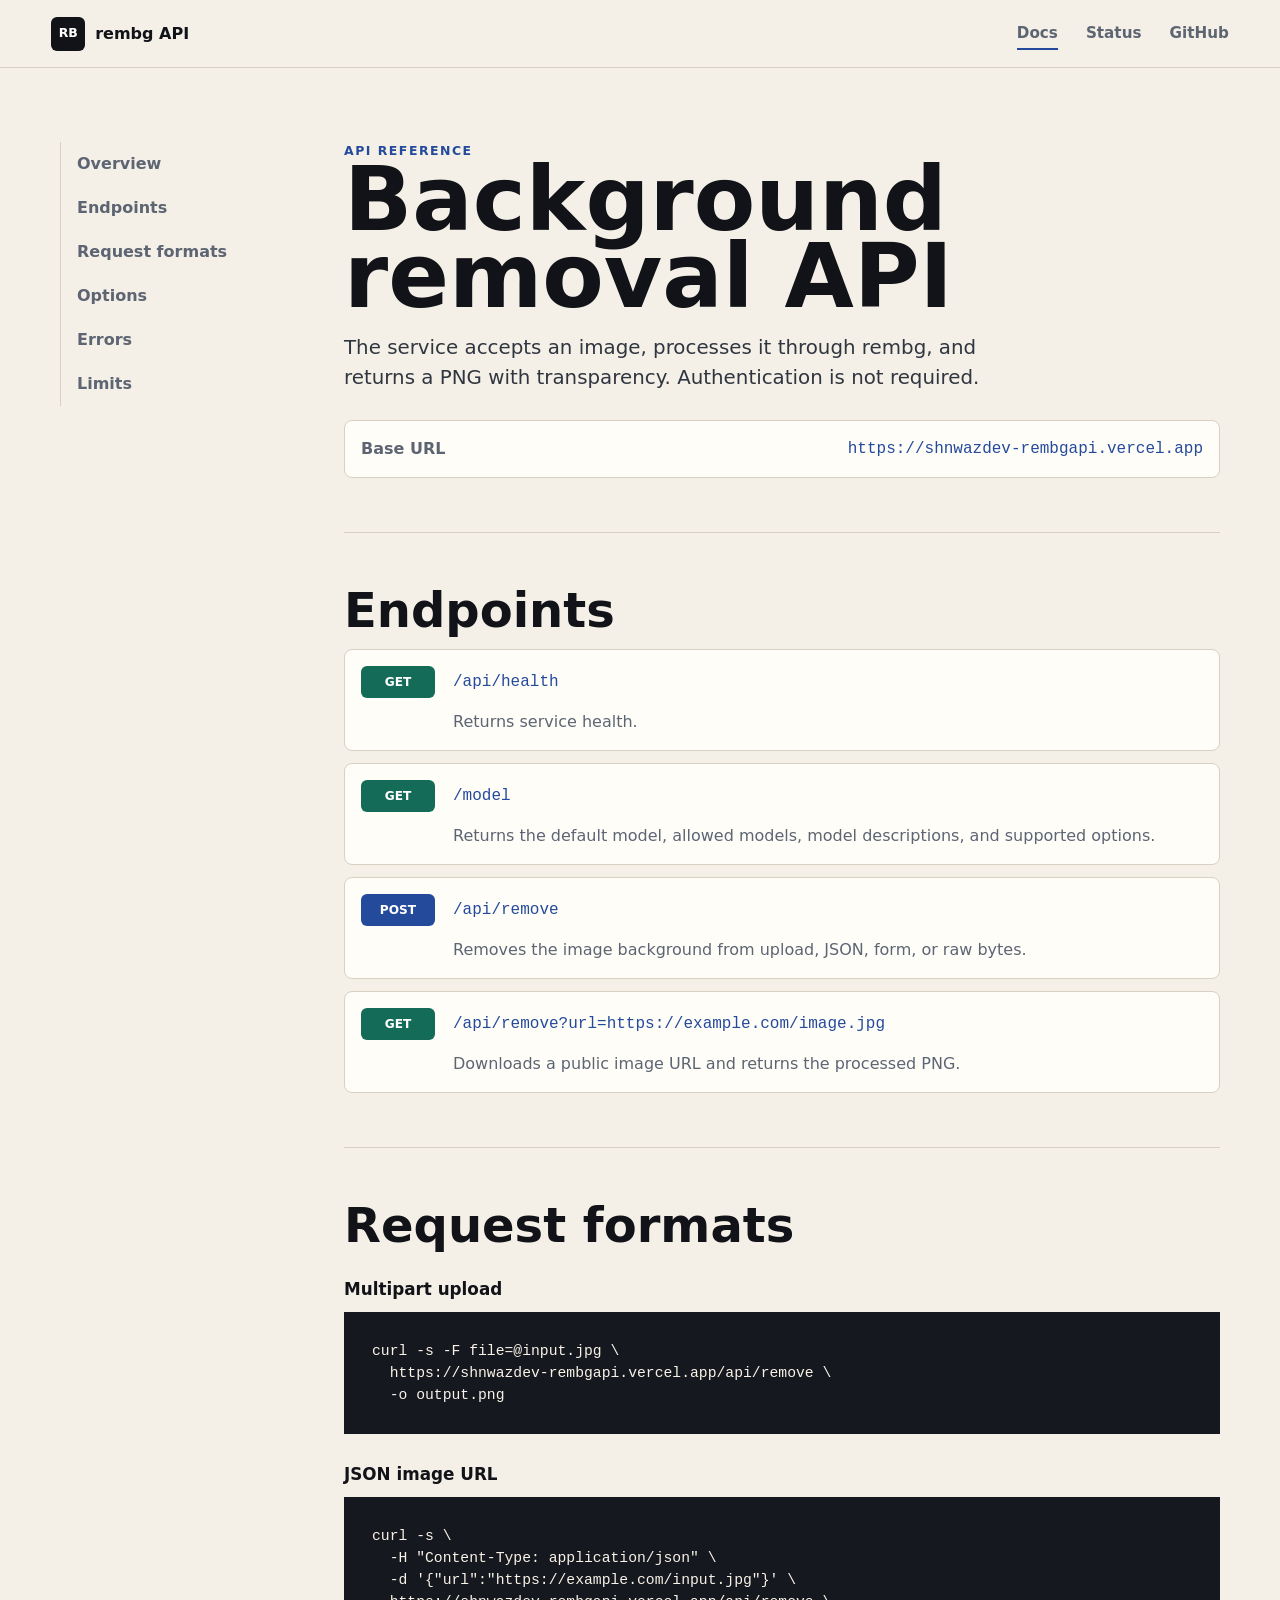
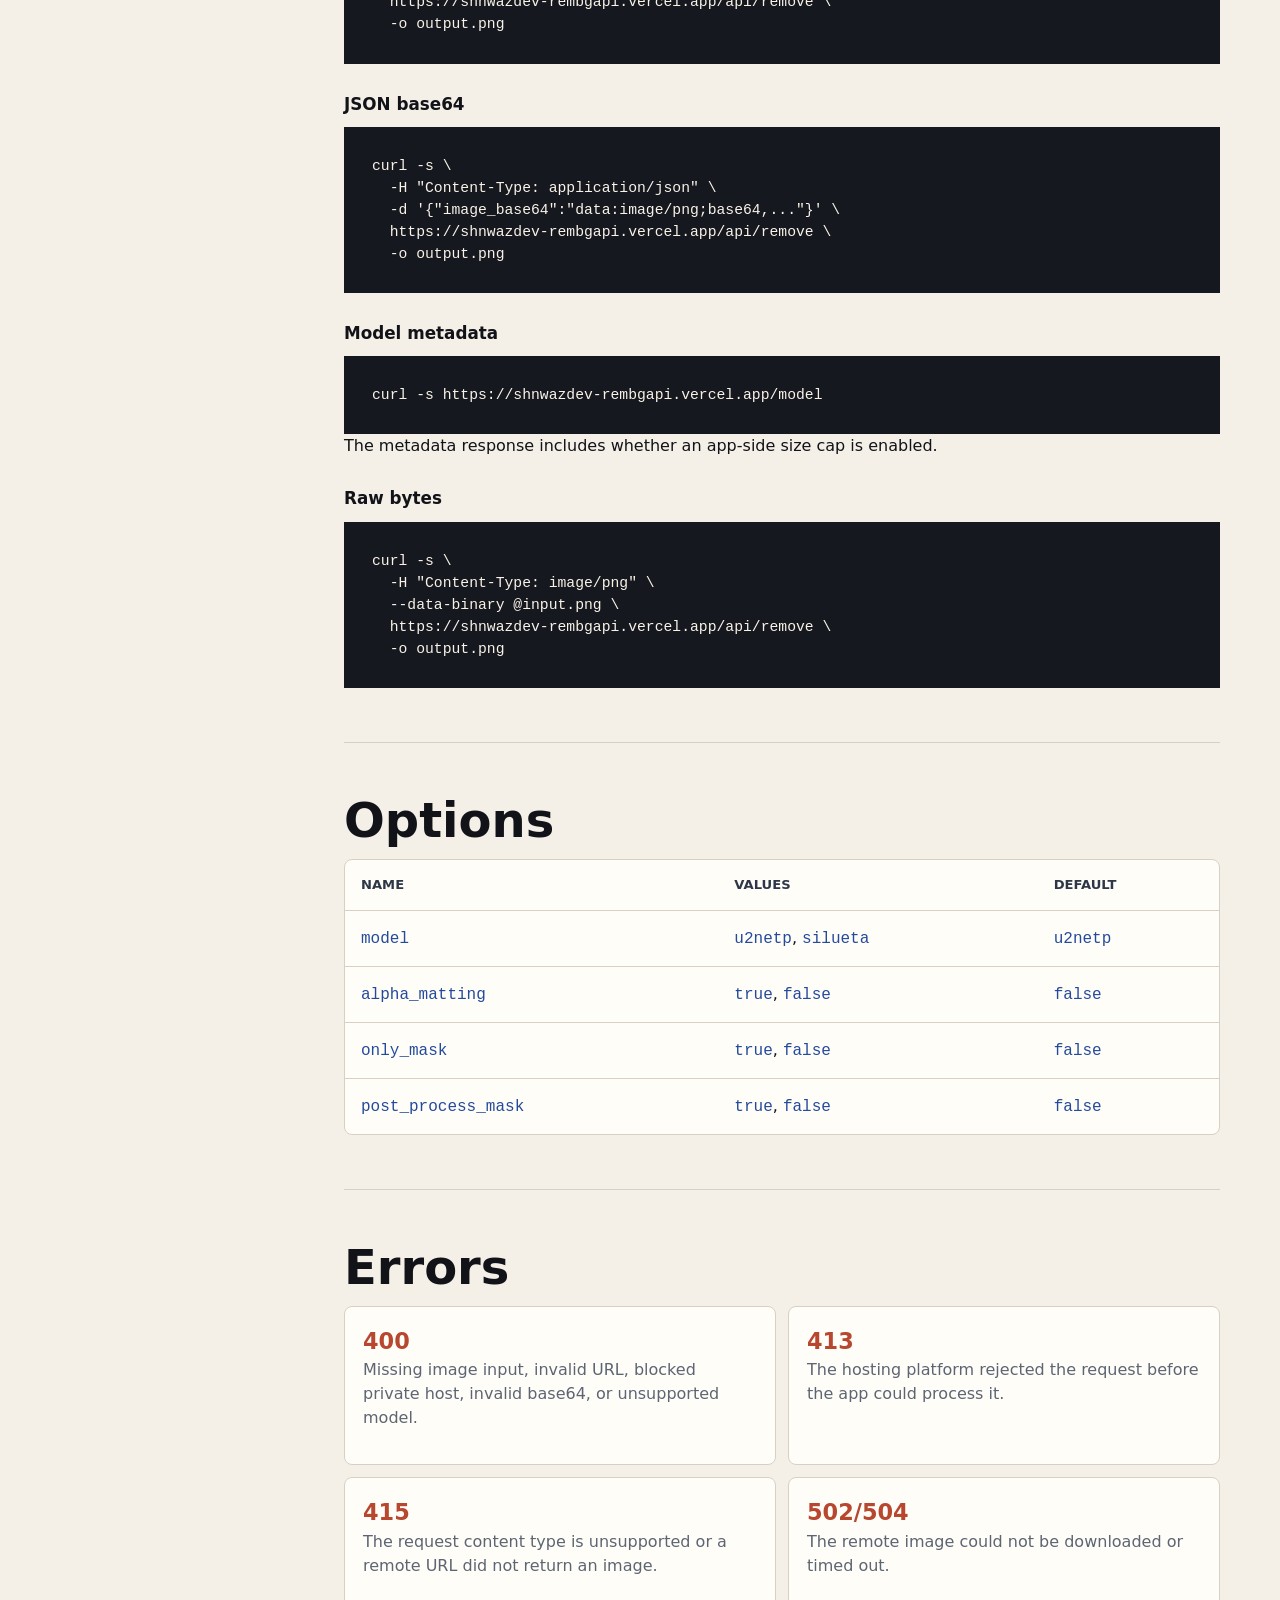
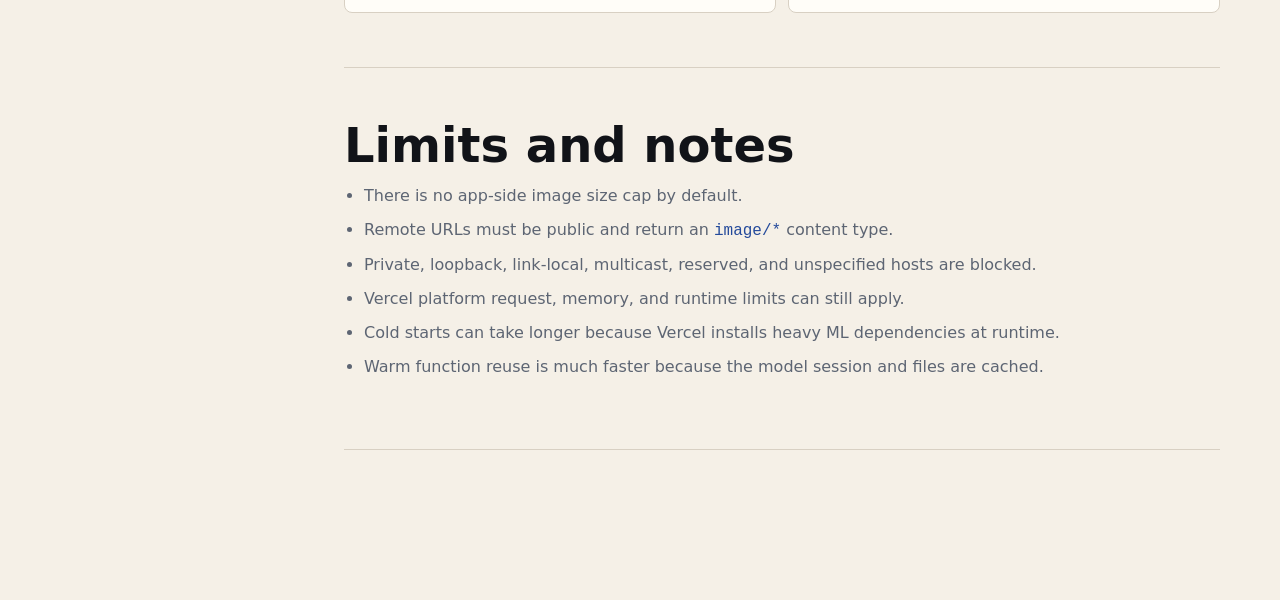
==== commit 9a8eea8d: "Disable app-side image size limit" ====
--- a/docs/index.html
+++ b/docs/index.html
@@ -97,6 +97,9 @@
 
           <h3>Model metadata</h3>
           <pre><code>curl -s https://shnwazdev-rembgapi.vercel.app/model</code></pre>
+          <p class="doc-note">
+            The metadata response includes whether an app-side size cap is enabled.
+          </p>
 
           <h3>Raw bytes</h3>
           <pre><code>curl -s \
@@ -152,7 +155,7 @@
             </div>
             <div>
               <strong>413</strong>
-              <p>The image or request body is larger than the configured limit.</p>
+              <p>The hosting platform rejected the request before the app could process it.</p>
             </div>
             <div>
               <strong>415</strong>
@@ -168,9 +171,10 @@
         <section id="limits" class="doc-section">
           <h2>Limits and notes</h2>
           <ul class="doc-list">
-            <li>Default max image size is <code>8 MB</code>.</li>
+            <li>There is no app-side image size cap by default.</li>
             <li>Remote URLs must be public and return an <code>image/*</code> content type.</li>
             <li>Private, loopback, link-local, multicast, reserved, and unspecified hosts are blocked.</li>
+            <li>Vercel platform request, memory, and runtime limits can still apply.</li>
             <li>Cold starts can take longer because Vercel installs heavy ML dependencies at runtime.</li>
             <li>Warm function reuse is much faster because the model session and files are cached.</li>
           </ul>
